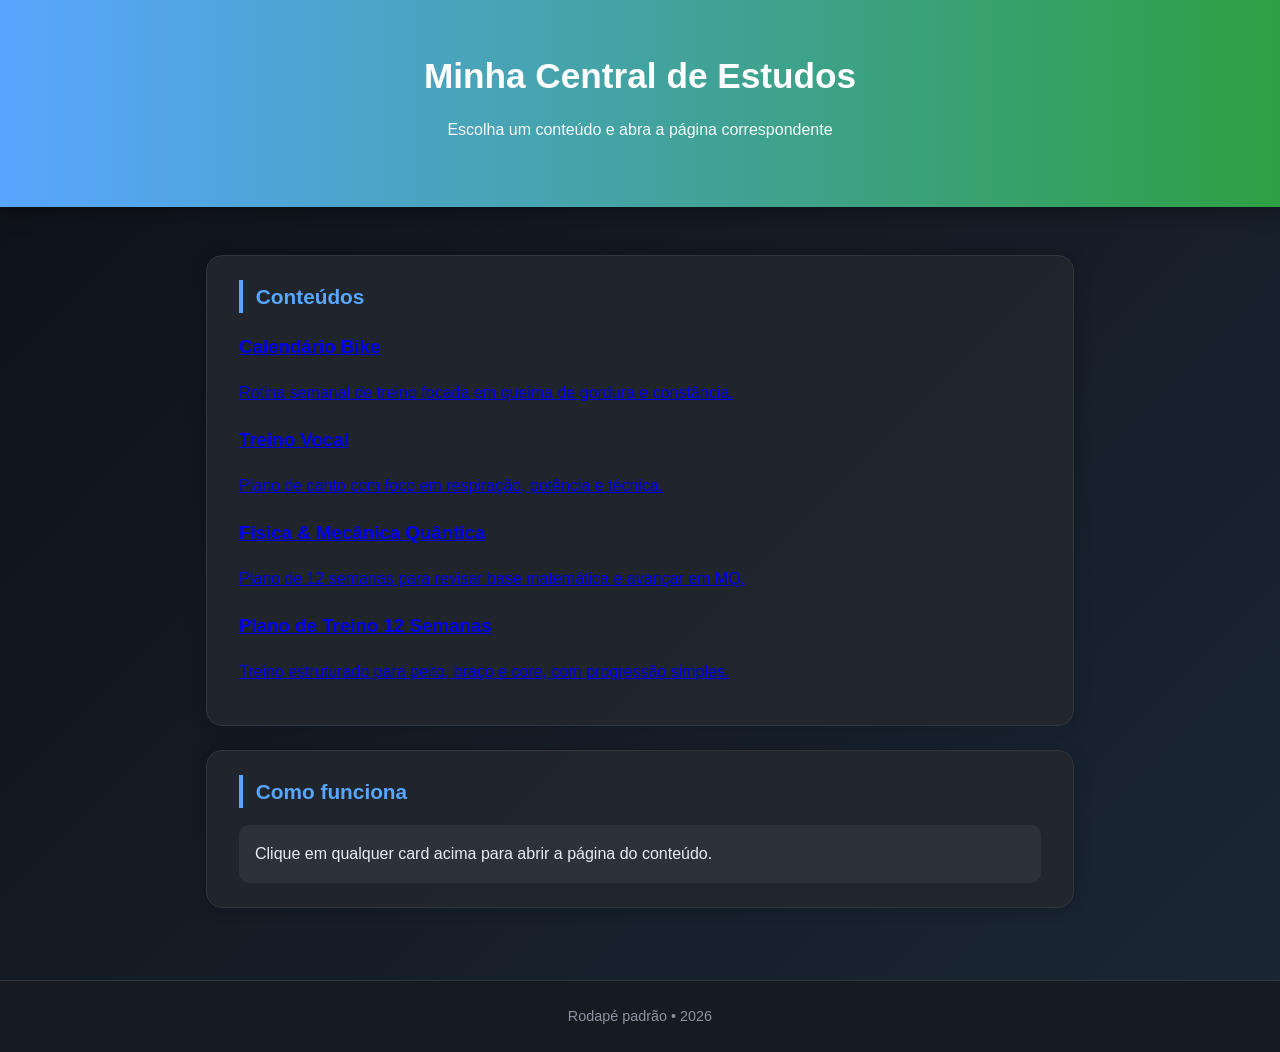
==== index.html @ 56ccc003 "Update index.html" ====
<!DOCTYPE html>
<html lang="pt-BR">
<head>
  <meta charset="UTF-8">
  <meta name="viewport" content="width=device-width, initial-scale=1.0">
  <title>Minha Central de Estudos</title>
  <link rel="stylesheet" href="style.css">
</head>
<body>
  <header>
    <h1>Minha Central de Estudos</h1>
    <p>Escolha um conteúdo e abra a página correspondente</p>
  </header>

  <main>
    <section>
      <h2>Conteúdos</h2>

      <div class="grid-cards">
        <a href="calendario_bike.html" class="card-link">
          <h3>Calendário Bike</h3>
          <p>Rotina semanal de treino focada em queima de gordura e constância.</p>
        </a>

        <a href="canto.html" class="card-link">
          <h3>Treino Vocal</h3>
          <p>Plano de canto com foco em respiração, potência e técnica.</p>
        </a>

        <a href="fisica.html" class="card-link">
          <h3>Física & Mecânica Quântica</h3>
          <p>Plano de 12 semanas para revisar base matemática e avançar em MQ.</p>
        </a>

        <a href="plano_treino_12_semanas.html" class="card-link">
          <h3>Plano de Treino 12 Semanas</h3>
          <p>Treino estruturado para peito, braço e core, com progressão simples.</p>
        </a>
      </div>
    </section>

    <section>
      <h2>Como funciona</h2>
      <div class="bloco">
        Clique em qualquer card acima para abrir a página do conteúdo.
      </div>
    </section>
  </main>

  <footer>
    <span id="rodape-texto">Minha Central de Estudos</span>
  </footer>

  <script src="script.js"></script>
</body>
</html>
---- style.css ----
:root {
  --bg-1: #0d1117;
  --bg-2: #1b2735;
  --card: rgba(33, 38, 45, 0.95);
  --card-soft: rgba(45, 51, 59, 0.9);
  --text: #e6edf3;
  --muted: #8b949e;
  --accent: #58a6ff;
  --accent-2: #2ea043;
  --border: #30363d;
}

* {
  box-sizing: border-box;
}

body {
  margin: 0;
  font-family: Arial, sans-serif;
  background: linear-gradient(135deg, var(--bg-1), var(--bg-2));
  color: var(--text);
  line-height: 1.6;
}

header {
  text-align: center;
  padding: 3rem 1rem;
  background: linear-gradient(90deg, var(--accent), var(--accent-2));
  color: #fff;
  box-shadow: 0 4px 20px rgba(0, 0, 0, 0.35);
}

header h1 {
  margin: 0;
  font-size: 2.2rem;
}

header p {
  margin-top: 0.8rem;
  font-size: 1rem;
  opacity: 0.95;
}

main {
  max-width: 900px;
  margin: 2rem auto;
  padding: 1rem;
}

section {
  background: var(--card);
  border: 1px solid var(--border);
  border-radius: 16px;
  padding: 1.5rem 2rem;
  margin-bottom: 1.5rem;
  box-shadow: 0 0 15px rgba(0, 0, 0, 0.25);
}

h2 {
  margin-top: 0;
  color: var(--accent);
  border-left: 4px solid var(--accent);
  padding-left: 0.8rem;
  font-size: 1.3rem;
}

.bloco {
  background: var(--card-soft);
  border-radius: 10px;
  padding: 1rem;
  margin-top: 1rem;
}

details {
  margin-top: 1rem;
  background: var(--card-soft);
  border-radius: 10px;
  padding: 0.8rem 1rem;
}

summary {
  cursor: pointer;
  font-weight: bold;
  color: var(--accent);
}

.conteudo-oculto {
  margin-top: 0.8rem;
  color: var(--text);
}

footer {
  text-align: center;
  padding: 1.5rem;
  color: var(--muted);
  border-top: 1px solid var(--border);
  background: #161b22;
  font-size: 0.9rem;
}

@media (max-width: 600px) {
  header {
    padding: 2.2rem 1rem;
  }

  header h1 {
    font-size: 1.7rem;
  }

  main {
    padding: 0.8rem;
  }

  section {
    padding: 1.2rem 1rem;
  }

  h2 {
    font-size: 1.1rem;
  }
}

.nav-topo {
  margin-bottom: 1.5rem;
}

.acoes-finais {
  margin-top: 2rem;
  text-align: center;
}

.botao-home {
  display: inline-block;
  text-decoration: none;
  background: linear-gradient(90deg, var(--accent), var(--accent-2));
  color: #fff;
  font-weight: bold;
  padding: 0.9rem 1.2rem;
  border-radius: 10px;
  box-shadow: 0 4px 12px rgba(0, 0, 0, 0.25);
  transition: transform 0.2s ease, opacity 0.2s ease;
}

.botao-home:hover {
  transform: translateY(-2px);
  opacity: 0.95;
}

.explica {
  color: var(--text);
}

.bloco p {
  margin: 0 0 1rem;
}

.bloco p:last-child {
  margin-bottom: 0;
}

.lista-padrao {
  list-style: none;
  padding-left: 0;
  margin: 0;
}

.lista-padrao > li {
  background: var(--card-soft);
  border-radius: 10px;
  padding: 1rem;
  margin: 0.6rem 0;
}

.lista-interna {
  margin: 0.8rem 0 0 1.2rem;
  padding-left: 1rem;
}

.lista-interna li {
  margin-bottom: 0.4rem;
}

.tipcontent {
  margin-top: 0.8rem;
  padding: 0.9rem;
  border-radius: 8px;
  background: rgba(13, 17, 23, 0.7);
  border: 1px solid var(--border);
}

.tipcontent p {
  margin: 0 0 0.7rem;
}

.tipcontent p:last-child {
  margin-bottom: 0;
}

.lista-padrao > li strong {
  color: #d2a8ff;
}

pre {
  white-space: pre-wrap;
  margin: 0.8rem 0 0;
}

code {
  display: block;
  background: rgba(13, 17, 23, 0.7);
  color: #79c0ff;
  padding: 0.8rem;
  border-radius: 8px;
  border: 1px solid var(--border);
  overflow-x: auto;
}
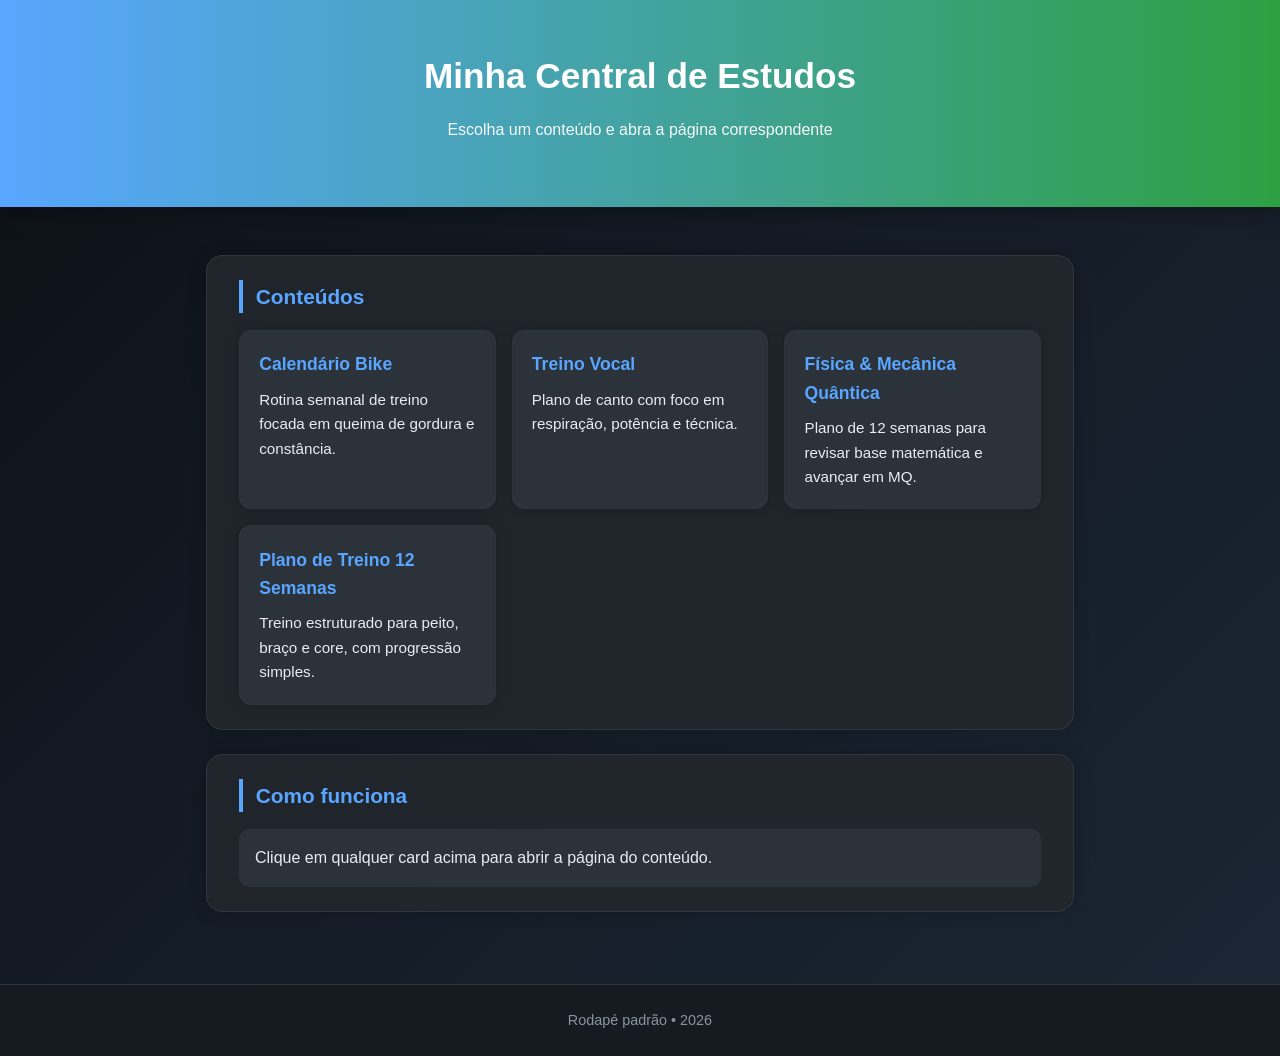
==== commit 9ecdb58c: "Update index.html" ====
--- a/index.html
+++ b/index.html
@@ -17,22 +17,22 @@
       <h2>Conteúdos</h2>
 
       <div class="grid-cards">
-        <a href="calendario_bike.html" class="card-link">
+        <a href="pages/calendario_bike.html" class="card-link">
           <h3>Calendário Bike</h3>
           <p>Rotina semanal de treino focada em queima de gordura e constância.</p>
         </a>
 
-        <a href="canto.html" class="card-link">
+        <a href="pages/canto.html" class="card-link">
           <h3>Treino Vocal</h3>
           <p>Plano de canto com foco em respiração, potência e técnica.</p>
         </a>
 
-        <a href="fisica.html" class="card-link">
+        <a href="pages/fisica.html" class="card-link">
           <h3>Física & Mecânica Quântica</h3>
           <p>Plano de 12 semanas para revisar base matemática e avançar em MQ.</p>
         </a>
 
-        <a href="plano_treino_12_semanas.html" class="card-link">
+        <a href="pages/plano_treino_12_semanas.html" class="card-link">
           <h3>Plano de Treino 12 Semanas</h3>
           <p>Treino estruturado para peito, braço e core, com progressão simples.</p>
         </a>
@@ -54,3 +54,4 @@
   <script src="script.js"></script>
 </body>
 </html>
+
--- a/style.css
+++ b/style.css
@@ -214,3 +214,40 @@
   border: 1px solid var(--border);
   overflow-x: auto;
 }
+
+.grid-cards {
+  display: grid;
+  grid-template-columns: repeat(auto-fit, minmax(220px, 1fr));
+  gap: 1rem;
+  margin-top: 1rem;
+}
+
+.card-link {
+  display: block;
+  text-decoration: none;
+  background: var(--card-soft);
+  border: 1px solid var(--border);
+  border-radius: 12px;
+  padding: 1.2rem;
+  color: var(--text);
+  box-shadow: 0 0 12px rgba(0, 0, 0, 0.2);
+  transition: transform 0.2s ease, border-color 0.2s ease, box-shadow 0.2s ease;
+}
+
+.card-link:hover {
+  transform: translateY(-4px);
+  border-color: var(--accent);
+  box-shadow: 0 0 18px rgba(0, 0, 0, 0.28);
+}
+
+.card-link h3 {
+  margin: 0 0 0.6rem;
+  color: var(--accent);
+  font-size: 1.1rem;
+}
+
+.card-link p {
+  margin: 0;
+  color: var(--text);
+  font-size: 0.95rem;
+}
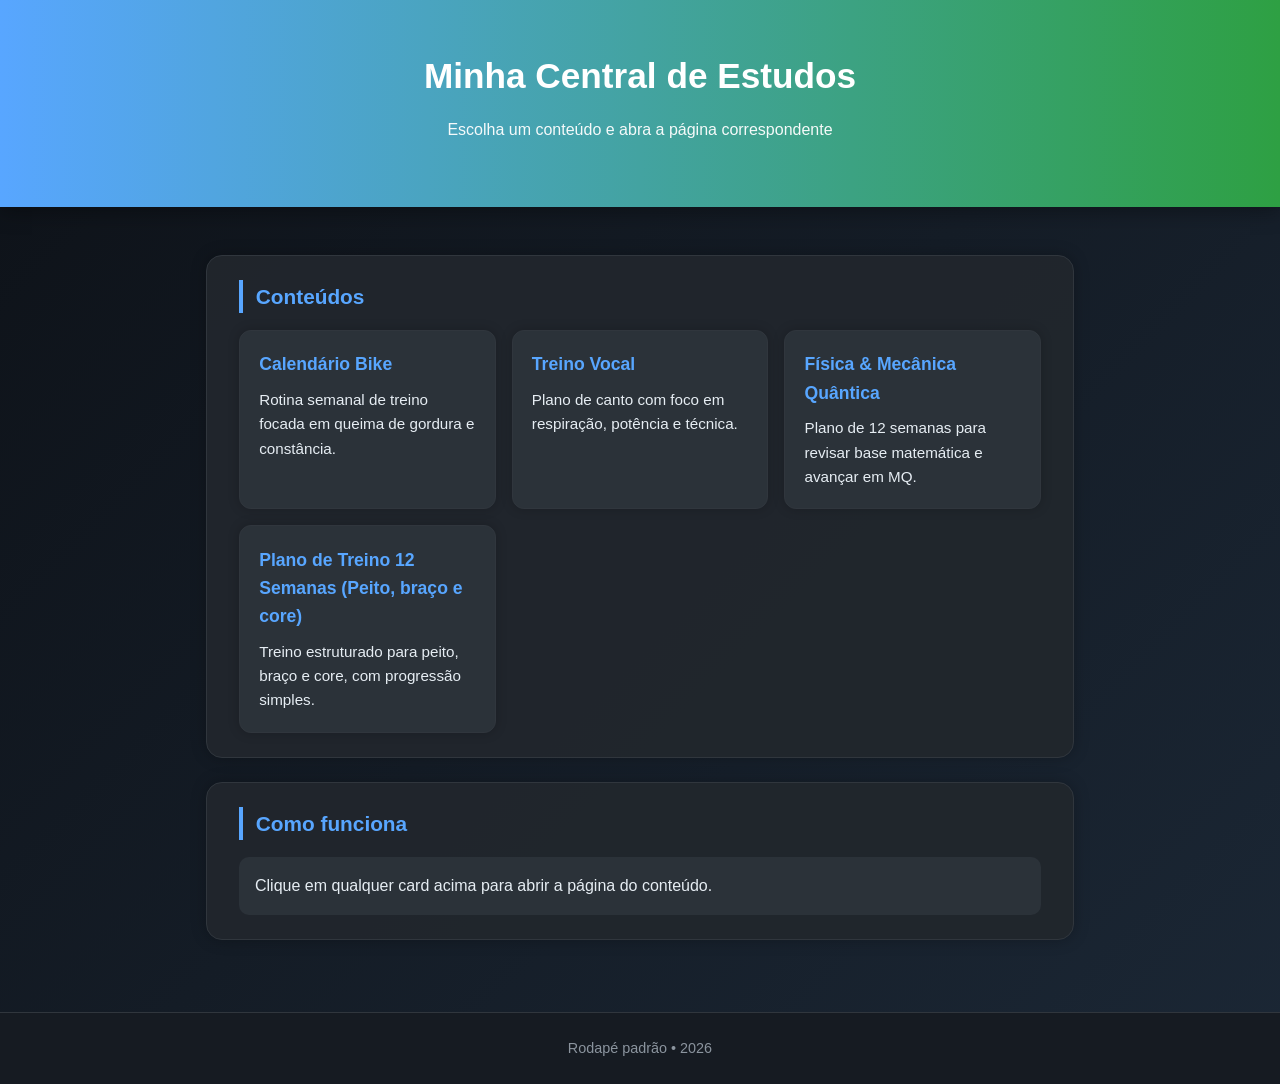
==== commit 9034fff0: "Update index.html" ====
--- a/index.html
+++ b/index.html
@@ -33,7 +33,7 @@
         </a>
 
         <a href="pages/plano_treino_12_semanas.html" class="card-link">
-          <h3>Plano de Treino 12 Semanas</h3>
+          <h3>Plano de Treino 12 Semanas (Peito, braço e core)</h3>
           <p>Treino estruturado para peito, braço e core, com progressão simples.</p>
         </a>
       </div>
@@ -55,3 +55,4 @@
 </body>
 </html>
 
+
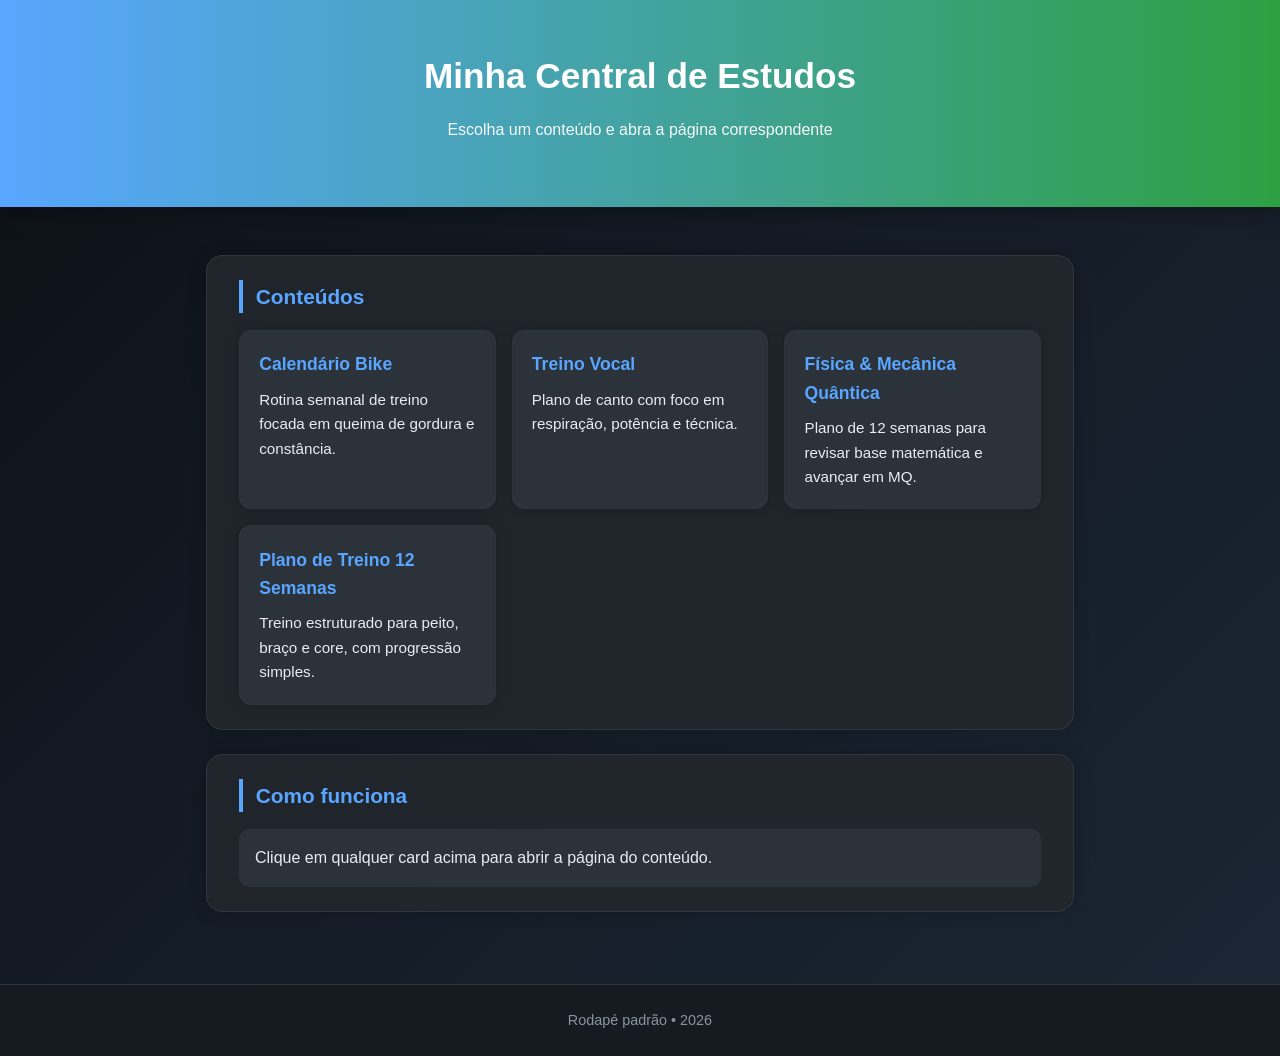
==== commit 7eb2c1f5: "Update index.html" ====
--- a/index.html
+++ b/index.html
@@ -33,7 +33,7 @@
         </a>
 
         <a href="pages/plano_treino_12_semanas.html" class="card-link">
-          <h3>Plano de Treino 12 Semanas (Peito, braço e core)</h3>
+          <h3>Plano de Treino 12 Semanas</h3>
           <p>Treino estruturado para peito, braço e core, com progressão simples.</p>
         </a>
       </div>
@@ -56,3 +56,4 @@
 </html>
 
 
+
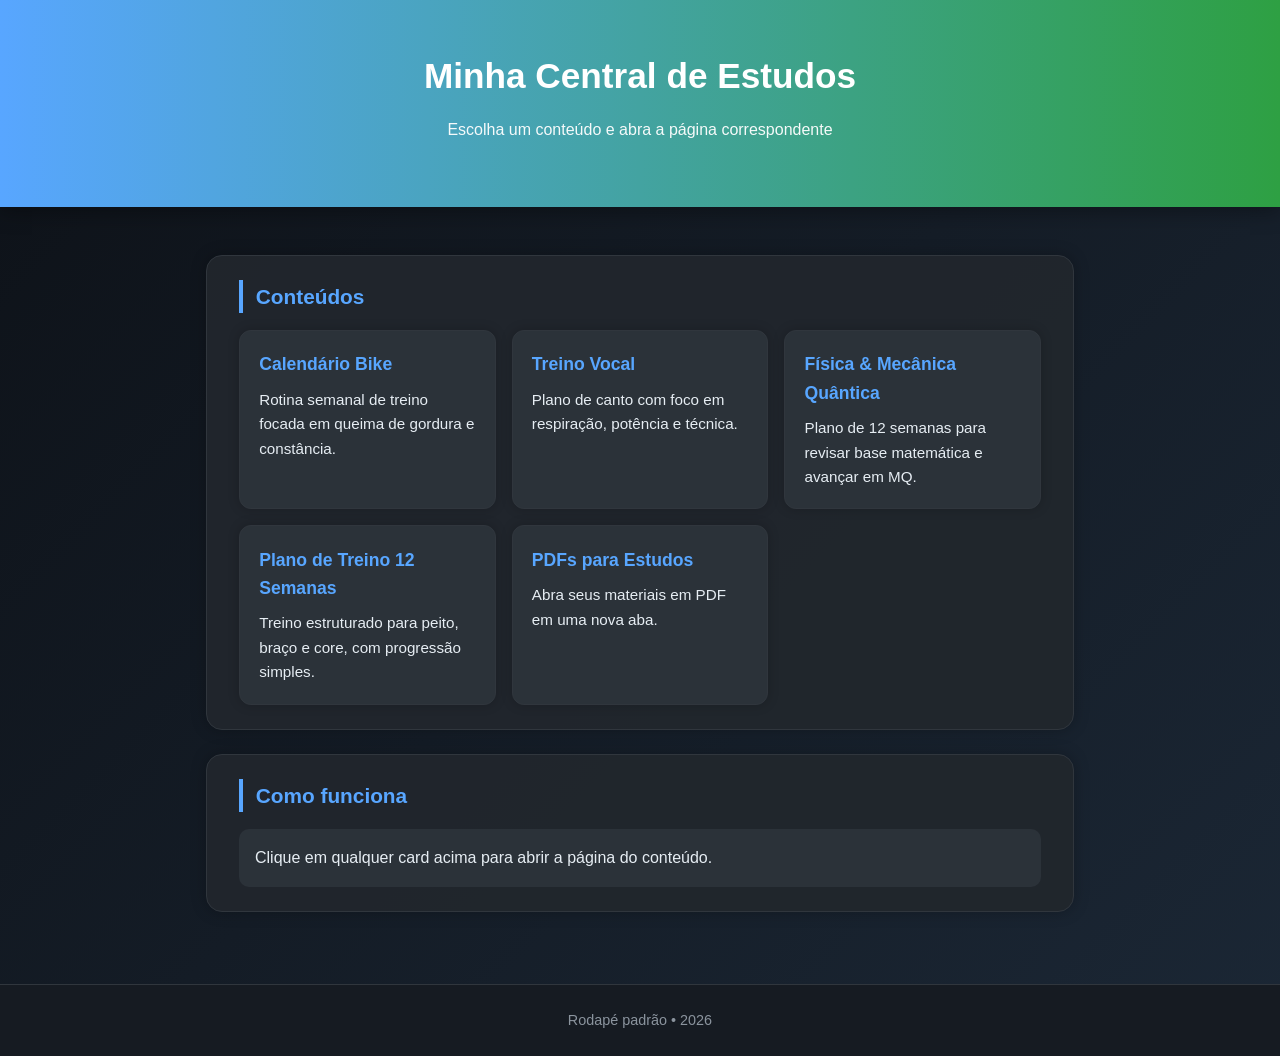
==== commit 9fa7da4e: "Update index.html" ====
--- a/index.html
+++ b/index.html
@@ -36,6 +36,11 @@
           <h3>Plano de Treino 12 Semanas</h3>
           <p>Treino estruturado para peito, braço e core, com progressão simples.</p>
         </a>
+
+        <a href="pages/estudos.html" class="card-link">
+          <h3>PDFs para Estudos</h3>
+          <p>Abra seus materiais em PDF em uma nova aba.</p>
+        </a>
       </div>
     </section>
 
@@ -57,3 +62,4 @@
 
 
 
+
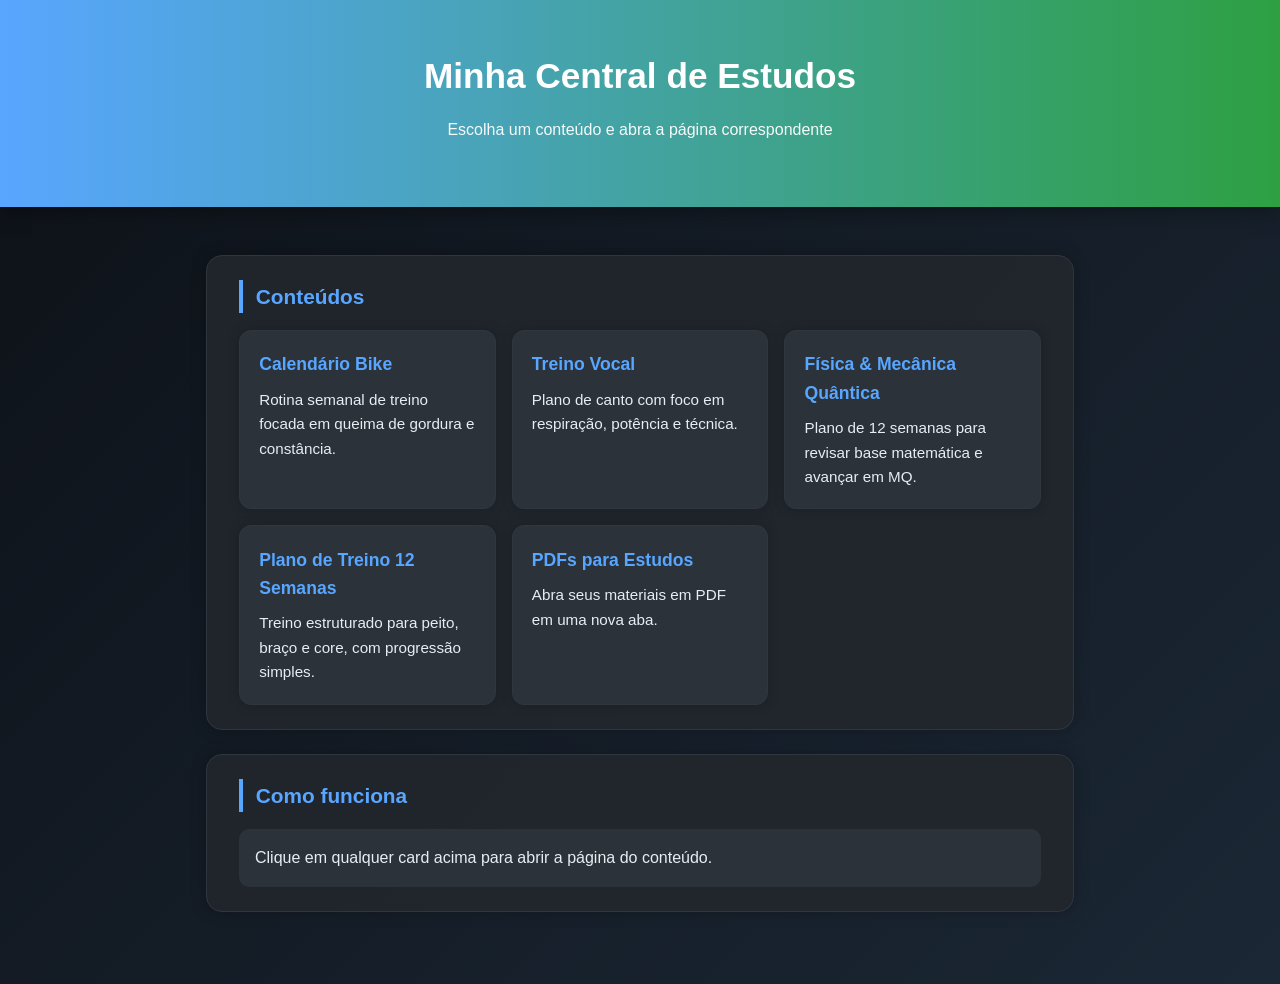
==== commit a84ea426: "Update index.html" ====
--- a/index.html
+++ b/index.html
@@ -52,10 +52,6 @@
     </section>
   </main>
 
-  <footer>
-    <span id="rodape-texto">Minha Central de Estudos</span>
-  </footer>
-
   <script src="script.js"></script>
 </body>
 </html>
@@ -63,3 +59,4 @@
 
 
 
+
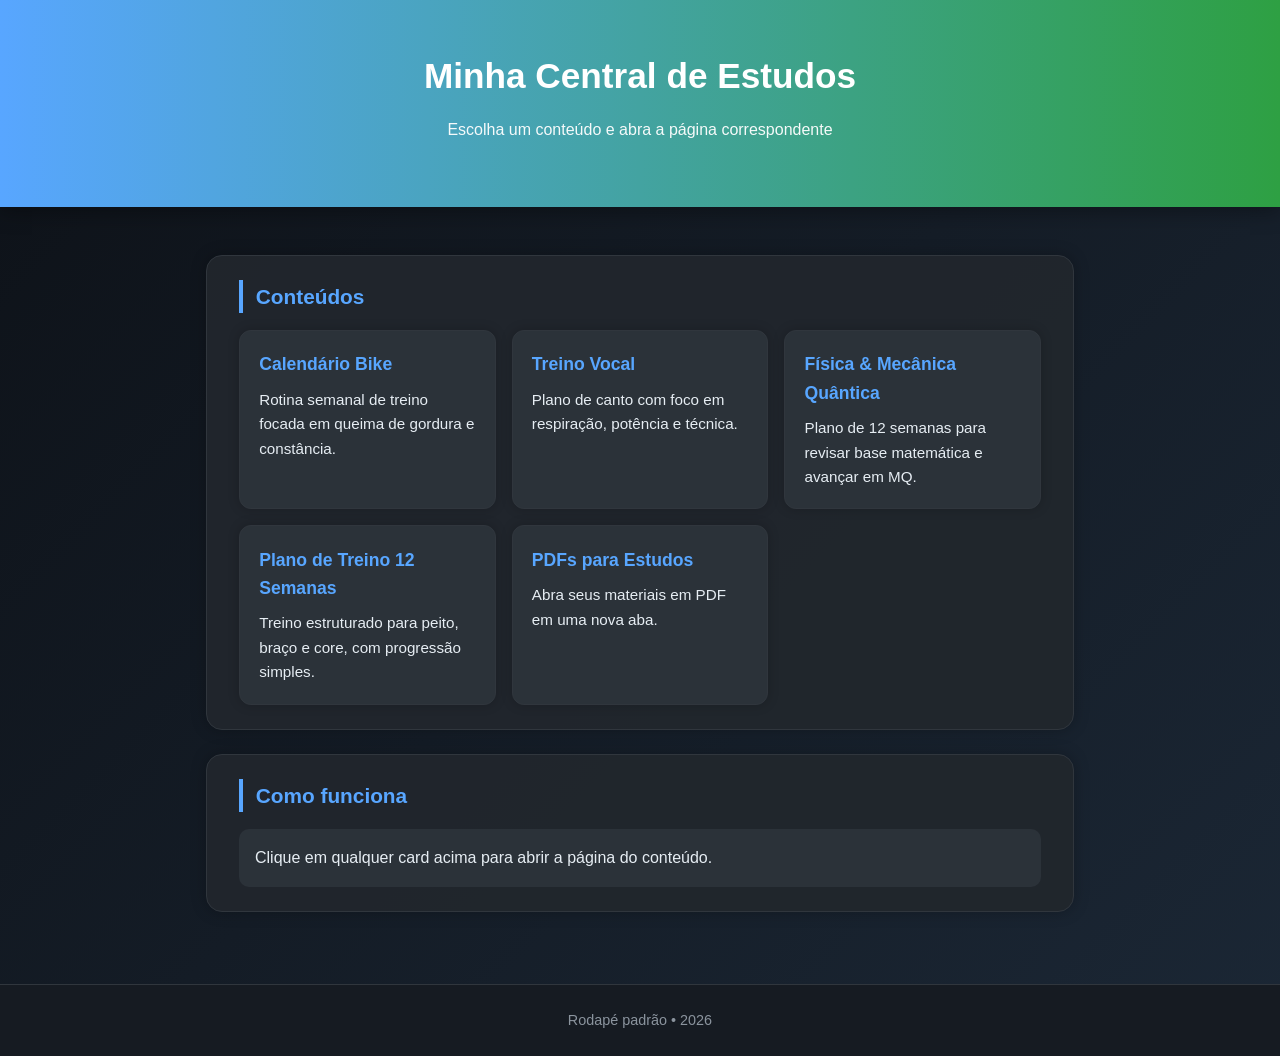
==== commit df6d9ed8: "Update index.html" ====
--- a/index.html
+++ b/index.html
@@ -52,6 +52,10 @@
     </section>
   </main>
 
+  <footer>
+    <span id="rodape-texto">Minha Central de Estudos</span>
+  </footer>
+  
   <script src="script.js"></script>
 </body>
 </html>
@@ -60,3 +64,4 @@
 
 
 
+
